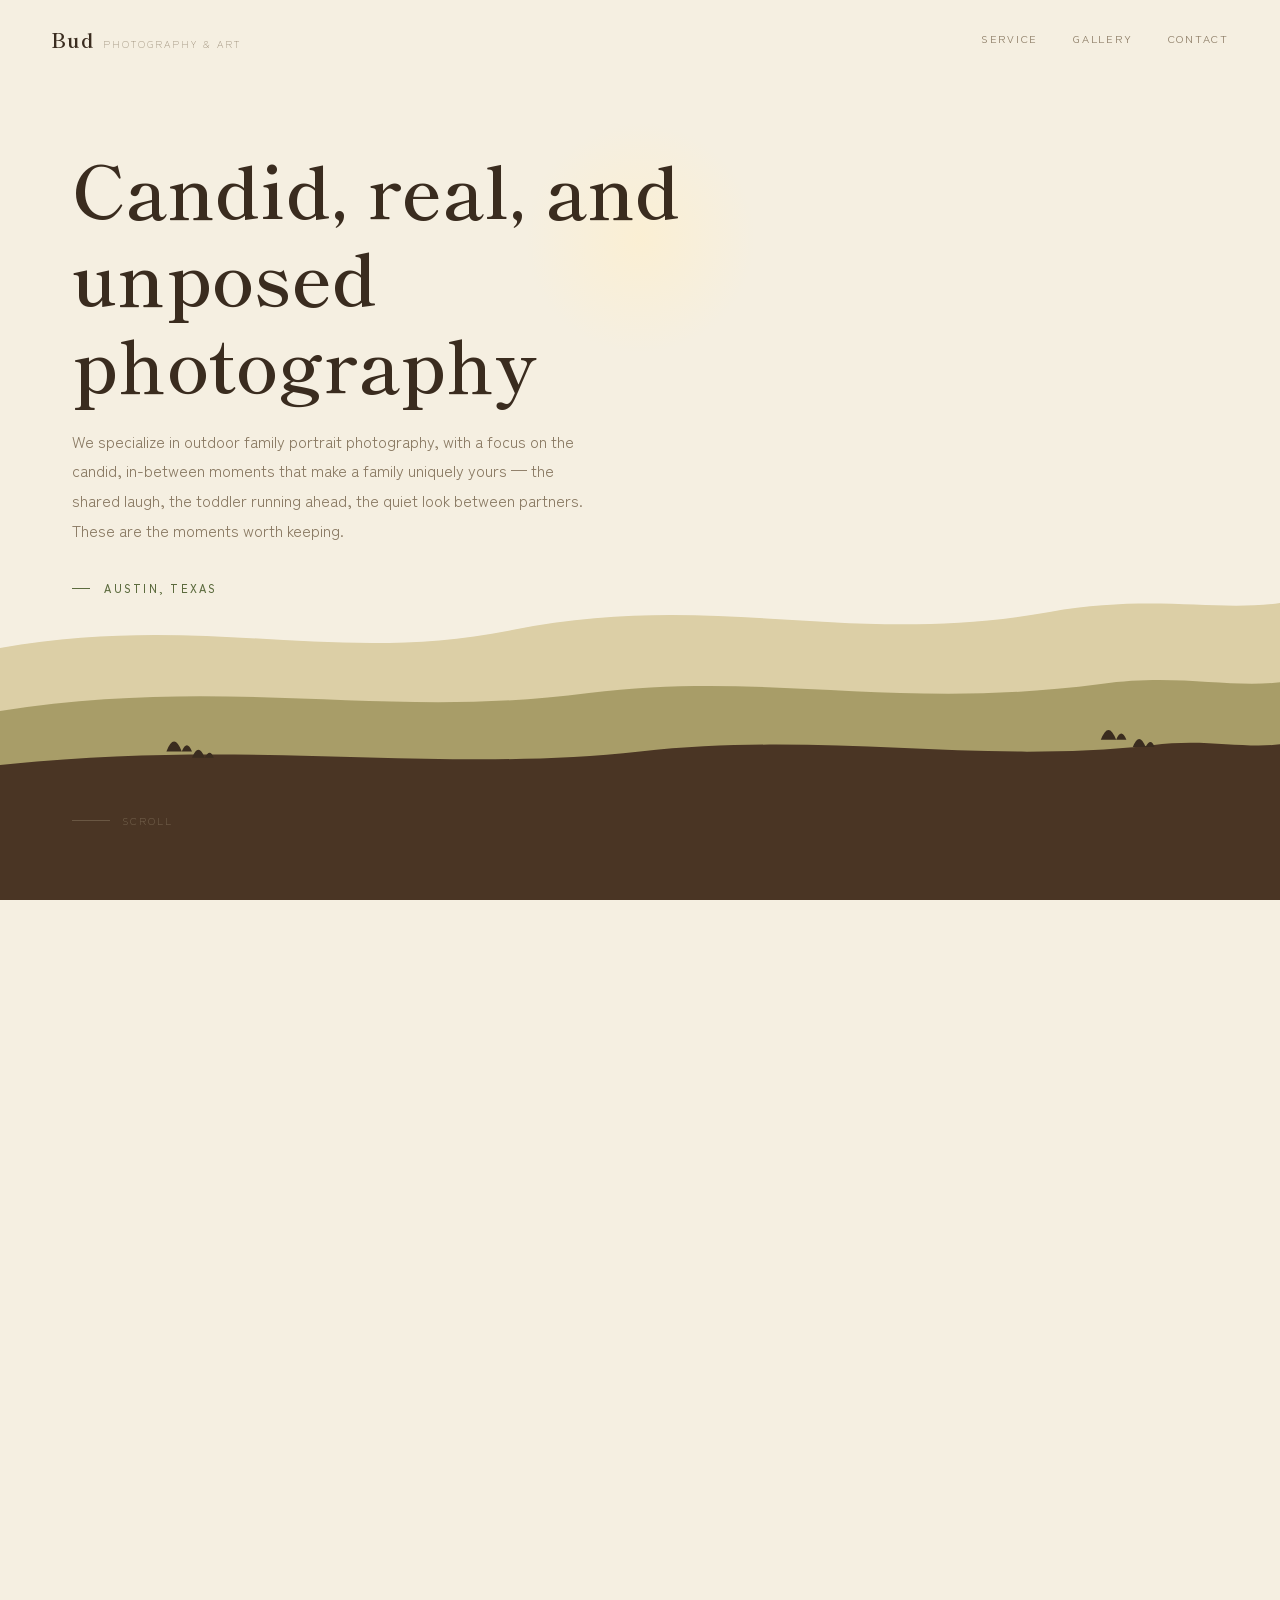
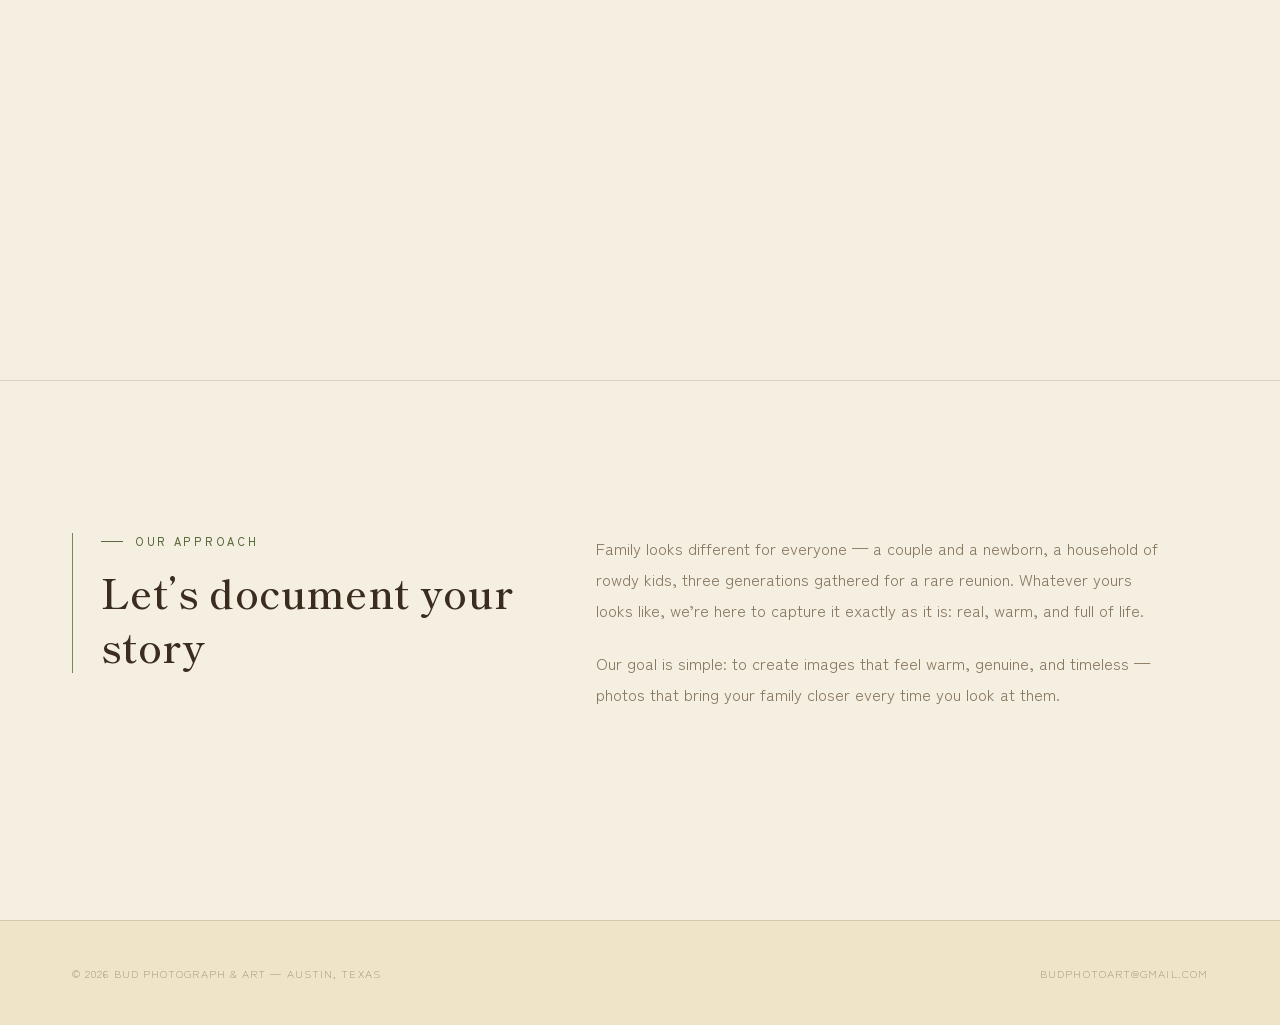
==== index.html @ 70f0ecc0 "modify title" ====
<!DOCTYPE html>
<html lang="en">
<head>
<meta charset="UTF-8">
<meta name="viewport" content="width=device-width, initial-scale=1.0">
<title>Bud Photography &amp; Art — Austin Family Golden Hour Photography</title>
<style>
@import url('https://fonts.googleapis.com/css2?family=Shippori+Mincho:wght@500;600;700&family=Zen+Kaku+Gothic+New:wght@300;400;500&display=swap');

:root{
  --washi:#F5EFE1;
  --washi-warm:#EFE3C8;
  --washi-glow:#FBEFD3;
  --ink:#3A2C1F;
  --ink-soft:#8A7A63;
  --moss:#7C8556;
  --moss-deep:#5C6B3E;
  --kaki:#CC7A3B;
  --kaki-soft:#EFC08A;
  --line: rgba(58,44,31,0.15);

  --serif: "Shippori Mincho", "Iowan Old Style", serif;
  --sans: "Zen Kaku Gothic New", "Helvetica Neue", sans-serif;
}

*{ box-sizing:border-box; }
html{ scroll-behavior:smooth; }
body{
  margin:0;
  background:var(--washi);
  color:var(--ink);
  font-family:var(--sans);
  font-weight:400;
  -webkit-font-smoothing:antialiased;
}
h1,h2,h3{ font-family:var(--serif); margin:0; font-weight:600; }
p{ margin:0; }
a{ color:inherit; }
::selection{ background:var(--kaki-soft); color:var(--ink); }

.eyebrow{
  font-family:var(--sans); font-weight:500;
  font-size:0.7rem; letter-spacing:0.24em; text-transform:uppercase;
  color:var(--moss-deep);
  display:flex; align-items:center; gap:0.75rem;
}
.eyebrow::before{ content:""; width:22px; height:1px; background:var(--moss-deep); display:inline-block; }

/* ---------- NAV ---------- */
nav{
  position:fixed; top:0; left:0; right:0; z-index:50;
  display:flex; align-items:center; justify-content:space-between;
  padding:1.6rem clamp(1.25rem, 4vw, 3.5rem);
  transition: background 0.4s ease, padding 0.4s ease, box-shadow 0.4s ease;
}
nav.scrolled{
  background:rgba(245,239,225,0.92);
  backdrop-filter: blur(10px);
  padding:1.1rem clamp(1.25rem, 4vw, 3.5rem);
  box-shadow:0 1px 0 var(--line);
}
.brand{ display:flex; align-items:baseline; gap:0.6rem; text-decoration:none; }
.brand .mark{ font-family:var(--serif); font-weight:700; font-size:1.2rem; letter-spacing:0.04em; color:var(--ink); }
.brand .sub{ font-family:var(--sans); font-weight:300; font-size:0.62rem; letter-spacing:0.2em; text-transform:uppercase; color:var(--ink-soft); }
.nav-links{ display:flex; gap:2.2rem; }
.nav-links a{
  font-family:var(--sans); font-weight:400; font-size:0.68rem; letter-spacing:0.16em;
  text-transform:uppercase; text-decoration:none; color:var(--ink-soft);
  padding-bottom:2px; border-bottom:1px solid transparent;
  transition:color 0.3s ease, border-color 0.3s ease;
}
.nav-links a:hover, .nav-links a:focus-visible{ color:var(--kaki); border-color:var(--kaki); outline:none; }
.nav-links a.active{ color:var(--kaki); border-color:var(--kaki); }

.menu-toggle{
    display:none;
    background:none;
    border:none;
    font-size:1.8rem;
    color:var(--ink);
    cursor:pointer;
    padding:0;
}


@media (max-width:720px){

    .menu-toggle{
        display:block;
        z-index:1001;
    }

    .nav-links{
        position:fixed;
        top:0;
        right:-100%;
        width:240px;
        height:100vh;

        background:rgba(245,239,225,.98);
        backdrop-filter:blur(12px);

        display:flex;
        flex-direction:column;
        justify-content:center;
        align-items:center;
        gap:2rem;

        transition:right .35s ease;
        box-shadow:-4px 0 20px rgba(0,0,0,.08);
    }

    .nav-links.open{
        right:0;
    }

    .nav-links a{
        font-size:.9rem;
    }
}

/* ---------- HERO (home page only) ---------- */
.hero{ height:220vh; position:relative; }
.hero-sticky{ position:sticky; top:0; height:100vh; overflow:hidden; background:var(--washi); }
.hero-scene{ position:absolute; inset:0; }
.ridge{ position:absolute; bottom:0; left:0; width:100%; }
.hero-content{ position:absolute; left:0; right:0; top:16%; padding:0 clamp(1.25rem, 6vw, 4.5rem); max-width:820px; z-index:5; }
.hero-content h1{ font-size:clamp(2.2rem, 6vw, 4.6rem); line-height:1.18; letter-spacing:0.005em; color:var(--ink); margin:0 0 1.4rem; }
.hero-content .hero-sub{ font-family:var(--sans); font-weight:400; font-size:1rem; line-height:1.85; color:var(--ink-soft); max-width:32rem; }
.hero-place{ margin-top:2.2rem; display:flex; align-items:center; gap:0.9rem; font-family:var(--sans); font-weight:500; font-size:0.7rem; letter-spacing:0.2em; text-transform:uppercase; color:var(--moss-deep); }
.hero-place::before{ content:""; width:18px; height:1px; background:var(--moss-deep); display:inline-block; }
.scroll-cue{ position:absolute; left:clamp(1.25rem,6vw,4.5rem); bottom:8%; font-family:var(--sans); font-weight:300; font-size:0.65rem; letter-spacing:0.2em; text-transform:uppercase; color:var(--ink-soft); display:flex; align-items:center; gap:0.75rem; }
.scroll-cue .line{ width:38px; height:1px; background:var(--ink-soft); opacity:0.5; }
@media (max-width:720px){ .scroll-cue{ display:none; } }

/* ---------- Generic section ---------- */
.section{ padding:9.5rem clamp(1.25rem, 6vw, 4.5rem) 6rem; min-height:60vh; }
.page-head{ max-width:38rem; margin-bottom:3.5rem; }
.page-head h2{ font-size:clamp(1.9rem,4vw,3rem); font-weight:600; margin:1.1rem 0 1.3rem; line-height:1.3; text-transform:uppercase; }
.page-head p{ color:var(--ink-soft); font-size:1.02rem; line-height:1.9; }

/* ---------- STORY (home page) ---------- */
.story{ background:var(--washi); display:grid; grid-template-columns:0.85fr 1.15fr; gap:4.5rem; align-items:start; border-top:1px solid var(--line); }
.story .story-head{ position:sticky; top:9rem; padding-left:1.75rem; border-left:1px solid var(--moss); }
.story h2{ font-size:clamp(1.7rem, 3.4vw, 2.5rem); line-height:1.35; letter-spacing:0.01em; font-weight:600; }
.story .story-copy{ font-size:1.02rem; line-height:1.9; color:var(--ink-soft); max-width:36rem; }
.story .story-copy + .story-copy{ margin-top:1.4rem; }
@media (max-width:840px){ .story{ grid-template-columns:1fr; gap:2rem; } .story .story-head{ position:static; } }

/* ---------- SERVICE page ---------- */
.expect-head{ max-width:38rem; margin:0 0 3.5rem; }
.expect-head h2{ font-size:clamp(1.7rem,3.4vw,2.5rem); font-weight:600; margin:1.1rem 0 1.3rem; line-height:1.35; }
.expect-head p{ color:var(--ink-soft); font-size:1.02rem; line-height:1.9; }
.expect-head p + p{ margin-top:1.1rem; }

.stat-row{ display:grid; grid-template-columns:repeat(4,1fr); gap:2.5rem; border-top:1px solid var(--line); padding-top:2.8rem; margin-top:1rem; }
.stat{ text-align:left; }
.stat .tick{ width:14px; height:1px; background:var(--kaki); margin-bottom:1rem; }
.stat .num{ font-family:var(--serif); font-weight:600; font-size:clamp(1.6rem,2.6vw,2.2rem); color:var(--ink); }
.stat .label{ font-family:var(--sans); font-weight:400; font-size:0.72rem; letter-spacing:0.12em; text-transform:uppercase; color:var(--ink-soft); margin-top:0.5rem; }
@media (max-width:760px){ .stat-row{ grid-template-columns:1fr 1fr; row-gap:2.5rem; } }

.location-block{ margin-top:5rem; padding-top:3.5rem; border-top:1px solid var(--line); }
.locations-head{ margin-bottom:2.5rem; max-width:32rem; }
.locations-head h2{ font-size:clamp(1.7rem, 3.4vw, 2.5rem); font-weight:600; color:var(--ink); line-height:1.35; margin-top:1.1rem; }
.locations-head .loc-copy{ font-size:1rem; line-height:1.9; color:var(--ink-soft); margin-top:1.2rem; }
.loc-list{ list-style:none; margin:0; padding:0; border-top:1px solid var(--line); max-width:38rem; }
.loc-list li{ display:flex; align-items:baseline; gap:1.2rem; padding:1.6rem 0; border-bottom:1px solid var(--line); font-family:var(--sans); font-weight:400; font-size:1rem; letter-spacing:0.01em; }
.loc-list li .dash{ color:var(--kaki); font-family:var(--serif); }
.loc-list li .note{ margin-left:auto; color:var(--ink-soft); font-size:0.68rem; letter-spacing:0.14em; text-transform:uppercase; opacity:0.7; }
@media (max-width:720px){ .loc-list li .note{ display:none; } }

/* ---------- GALLERY page ---------- */
.gallery-grid{ display:grid; grid-template-columns:repeat(3,1fr); gap:1.5rem; }
.gallery-tile{
  aspect-ratio:4/5; border-radius:2px;
  background:
    radial-gradient(circle at 30% 20%, rgba(239,192,138,0.65), transparent 60%),
    linear-gradient(160deg, var(--washi-warm), var(--washi-glow));
  border:1px dashed var(--line);
  display:flex; align-items:center; justify-content:center;
  text-align:center; padding:1rem;
}
.gallery-tile span{ font-family:var(--sans); font-weight:400; font-size:0.7rem; letter-spacing:0.12em; text-transform:uppercase; color:var(--ink-soft); }
@media (max-width:760px){ .gallery-grid{ grid-template-columns:1fr 1fr; } }
@media (max-width:480px){ .gallery-grid{ grid-template-columns:1fr; } }

/* ---------- CONTACT page ---------- */
.cta{ background:linear-gradient(180deg, var(--washi-warm) 0%, var(--washi-glow) 100%); color:var(--ink); text-align:center; }
.cta .enso-mark{ width:52px; height:52px; margin:0 auto 1.75rem; opacity:0.9; }
.cta h2{ font-size:clamp(2rem,4.6vw,3.2rem); font-weight:600; line-height:1.3; max-width:30rem; margin:0 auto 1.4rem; text-transform:uppercase; }
.cta > p.sub{ color:var(--ink-soft); max-width:28rem; margin:0 auto 2rem; line-height:1.9; font-size:1rem; }
.cta > p.contact-email{ margin:0 auto 3rem; }
.cta > p.contact-email a{
  font-family:var(--sans); font-weight:500; font-size:0.85rem; letter-spacing:0.08em;
  text-transform:uppercase; color:var(--kaki); text-decoration:none;
  border-bottom:1px solid var(--kaki-soft); padding-bottom:2px;
}
.cta > p.contact-email a:hover, .cta > p.contact-email a:focus-visible{ color:var(--ink); border-color:var(--ink); outline:none; }

form.inquiry{ max-width:32rem; margin:0 auto; text-align:left; display:grid; gap:1.4rem; }
.form-row{ display:grid; grid-template-columns:1fr 1fr; gap:1.4rem; }
@media (max-width:600px){ .form-row{ grid-template-columns:1fr; } }
label{ font-family:var(--sans); font-weight:400; font-size:0.66rem; letter-spacing:0.16em; text-transform:uppercase; color:var(--ink-soft); display:block; margin-bottom:0.6rem; }
input, textarea{ width:100%; background:transparent; border:none; border-bottom:1px solid var(--line); color:var(--ink); font-family:var(--sans); font-size:0.95rem; padding:0.6rem 0.1rem; }
input::placeholder, textarea::placeholder{ color:rgba(58,44,31,0.35); }
input:focus, textarea:focus{ outline:none; border-color:var(--kaki); }
textarea{ resize:vertical; min-height:5rem; }
.submit-btn{
  justify-self:start; margin-top:0.5rem;
  font-family:var(--sans); font-weight:500; font-size:0.72rem; letter-spacing:0.16em; text-transform:uppercase;
  background:var(--kaki); color:var(--washi); border:1px solid var(--kaki);
  padding:1rem 2.2rem; cursor:pointer; transition:background 0.3s ease, color 0.3s ease;
}
.submit-btn:hover, .submit-btn:focus-visible{ background:transparent; color:var(--kaki); outline:none; }

/* ---------- FOOTER ---------- */
footer{
  background:var(--washi-warm); color:var(--ink-soft);
  padding:2.75rem clamp(1.25rem,6vw,4.5rem);
  display:flex; justify-content:space-between; flex-wrap:wrap; gap:1rem;
  font-family:var(--sans); font-weight:300; font-size:0.68rem; letter-spacing:0.1em; text-transform:uppercase;
  border-top:1px solid var(--line);
}
footer a{ text-decoration:none; color:inherit; }

@media (prefers-reduced-motion: reduce){ html{ scroll-behavior:auto; } }

</style>
</head>
<body>

<nav id="nav">
  <a href="index.html" class="brand">
    <span class="mark">Bud</span>
    <span class="sub">Photography &amp; Art</span>
  </a>

  <button
  id="menuToggle"
  class="menu-toggle"
  aria-label="Menu"
  aria-expanded="false"
  aria-controls="navLinks">
  ☰
  </button>

  <div class="nav-links" id="navLinks">
    <a href="service.html">Service</a>
    <a href="gallery.html">Gallery</a>
    <a href="contact.html">Contact</a>
  </div>
</nav>

<section class="hero" id="hero">
  <div class="hero-sticky">
    <div class="hero-scene">
      <svg class="ridge" viewBox="0 0 1000 620" preserveAspectRatio="none" aria-hidden="true" style="height:62%;">
        <path id="ridgeBack" d="M0,340 C160,300 260,360 400,320 C560,275 660,340 820,300 C900,280 950,300 1000,290 L1000,620 L0,620 Z" fill="#DCCFA6"/>
        <path id="ridgeMid" d="M0,410 C180,370 300,420 460,390 C600,365 700,410 860,380 C920,368 960,385 1000,378 L1000,620 L0,620 Z" fill="#9C9159" opacity="0.8"/>
        <path id="ridgeFront" d="M0,470 C200,440 340,480 500,455 C650,432 760,470 900,448 C940,440 970,452 1000,447 L1000,620 L0,620 Z" fill="#4A3524"/>
        <g id="pines" fill="#3A2C1F">
          <path d="M130,455 q6,-22 12,0 q4,-14 8,0 h-20 z"/>
          <path d="M150,462 q5,-18 10,0 q4,-11 7,0 h-17 z"/>
          <path d="M860,442 q6,-22 12,0 q4,-14 8,0 h-20 z"/>
          <path d="M885,450 q5,-18 10,0 q4,-11 7,0 h-17 z"/>
        </g>
      </svg>

      <svg class="enso" id="ensoSvg" viewBox="0 0 260 260" style="position:absolute; left:50%; top:12%; width:min(30vw,260px); height:min(30vw,260px); transform:translateX(-50%);">
        <defs>
          <radialGradient id="ensoGlow" cx="50%" cy="50%" r="50%">
            <stop id="glowStop1" offset="0%" stop-color="#FBEFD3" stop-opacity="0.95"/>
            <stop id="glowStop2" offset="100%" stop-color="#FBEFD3" stop-opacity="0"/>
          </radialGradient>
        </defs>
        <circle cx="130" cy="130" r="115" fill="url(#ensoGlow)"/>
        <circle id="ensoRing" cx="130" cy="130" r="92" fill="none" stroke="#CC7A3B" stroke-width="7" stroke-linecap="round" transform="rotate(-95 130 130)"/>
      </svg>
    </div>

    <div class="hero-content">
      <h1>Candid, real, and unposed photography</h1>
      <p class="hero-sub">We specialize in outdoor family portrait photography, with a focus on the candid, in-between moments that make a family uniquely yours — the shared laugh, the toddler running ahead, the quiet look between partners. These are the moments worth keeping.</p>
      <p class="hero-place">Austin, Texas</p>
    </div>

    <div class="scroll-cue"><span class="line"></span><span>Scroll</span></div>
  </div>
</section>

<section class="section story" id="story">
  <div class="story-head">
    <p class="eyebrow" style="margin-bottom:1rem;">Our Approach</p>
    <h2>Let&rsquo;s document your story</h2>
  </div>
  <div>
    <p class="story-copy">Family looks different for everyone — a couple and a newborn, a household of rowdy kids, three generations gathered for a rare reunion. Whatever yours looks like, we&rsquo;re here to capture it exactly as it is: real, warm, and full of life.</p>
    <p class="story-copy">Our goal is simple: to create images that feel warm, genuine, and timeless — photos that bring your family closer every time you look at them.</p>
  </div>
</section>

<footer>
  <span>&copy; 2026 Bud Photograph &amp; Art — Austin, Texas</span>
  <span><a href="mailto:Budphotoart@gmail.com">Budphotoart@gmail.com</a></span>
</footer>

<script>
const nav = document.getElementById('nav');
const hero = document.getElementById('hero');

const menuToggle = document.getElementById('menuToggle');
const navLinks = document.getElementById('navLinks');

if (menuToggle && navLinks) {

  menuToggle.addEventListener('click', () => {
    const isOpen = navLinks.classList.toggle('open');
    menuToggle.textContent = isOpen ? '✕' : '☰';
    menuToggle.setAttribute('aria-expanded', String(isOpen));
  });

  navLinks.querySelectorAll('a').forEach(link => {
    link.addEventListener('click', () => {
      navLinks.classList.remove('open');
      menuToggle.textContent = '☰';
      menuToggle.setAttribute('aria-expanded', 'false');
    });
  });

}


const reduced = window.matchMedia('(prefers-reduced-motion: reduce)').matches;

function lerp(a,b,t){ return a + (b-a)*t; }
function hexToRgb(h){ h=h.replace('#',''); return [parseInt(h.substr(0,2),16),parseInt(h.substr(2,2),16),parseInt(h.substr(4,2),16)]; }
function mixHex(h1,h2,t){
  const a=hexToRgb(h1), b=hexToRgb(h2);
  const r=Math.round(lerp(a[0],b[0],t)), g=Math.round(lerp(a[1],b[1],t)), bl=Math.round(lerp(a[2],b[2],t));
  return `rgb(${r},${g},${bl})`;
}

if(hero){
  // HOME PAGE: nav starts transparent over the hero, and the enso/hero scene animates on scroll
  const content = document.querySelector('.hero-content');
  const cue = document.querySelector('.scroll-cue');
  const ring = document.getElementById('ensoRing');
  const glow1 = document.getElementById('glowStop1');
  const glow2 = document.getElementById('glowStop2');
  const ridgeBack = document.getElementById('ridgeBack');
  const ridgeMid = document.getElementById('ridgeMid');

  const R = 92;
  const CIRC = 2 * Math.PI * R;
  ring.style.strokeDasharray = CIRC;
  ring.style.strokeDashoffset = CIRC;

  function render(progress){
    const drawT = Math.min(progress / 0.7, 1);
    ring.style.strokeDashoffset = CIRC - (CIRC * 0.94 * drawT);
    ring.setAttribute('stroke', mixHex('#EFC08A', '#CC7A3B', progress));

    glow1.setAttribute('stop-color', mixHex('#FBEFD3', '#F3C989', progress));
    glow2.setAttribute('stop-color', mixHex('#FBEFD3', '#F3C989', progress));

    ridgeBack.setAttribute('fill', mixHex('#DCCFA6', '#C9A45E', progress));
    ridgeMid.setAttribute('fill', mixHex('#9C9159', '#8C5A2E', progress));

    const fadeStart = 0.5, fadeEnd = 0.95;
    let f = (progress - fadeStart) / (fadeEnd - fadeStart);
    f = Math.min(Math.max(f,0),1);
    content.style.opacity = 1 - f;
    content.style.transform = `translateY(${f*22}px)`;
    cue.style.opacity = progress < 0.12 ? 1 : Math.max(0, 1 - (progress-0.12)/0.2);
  }

  function onScroll(){
    const total = hero.offsetHeight - window.innerHeight;
    const rect = hero.getBoundingClientRect();
    let progress = total > 0 ? (-rect.top / total) : 0;
    progress = Math.min(Math.max(progress,0),1);
    render(progress);
    nav.classList.toggle('scrolled', window.scrollY > 40);
  }

  if(reduced){
    render(0.4);
    window.addEventListener('scroll', ()=> nav.classList.toggle('scrolled', window.scrollY > 40), {passive:true});
  } else {
    let ticking = false;
    window.addEventListener('scroll', ()=>{
      if(!ticking){ requestAnimationFrame(()=>{ onScroll(); ticking = false; }); ticking = true; }
    }, {passive:true});
    onScroll();
  }
} else {
  // SUBPAGES: no hero, nav is solid from the start
  nav.classList.add('scrolled');
}

</script>
</body>
</html>
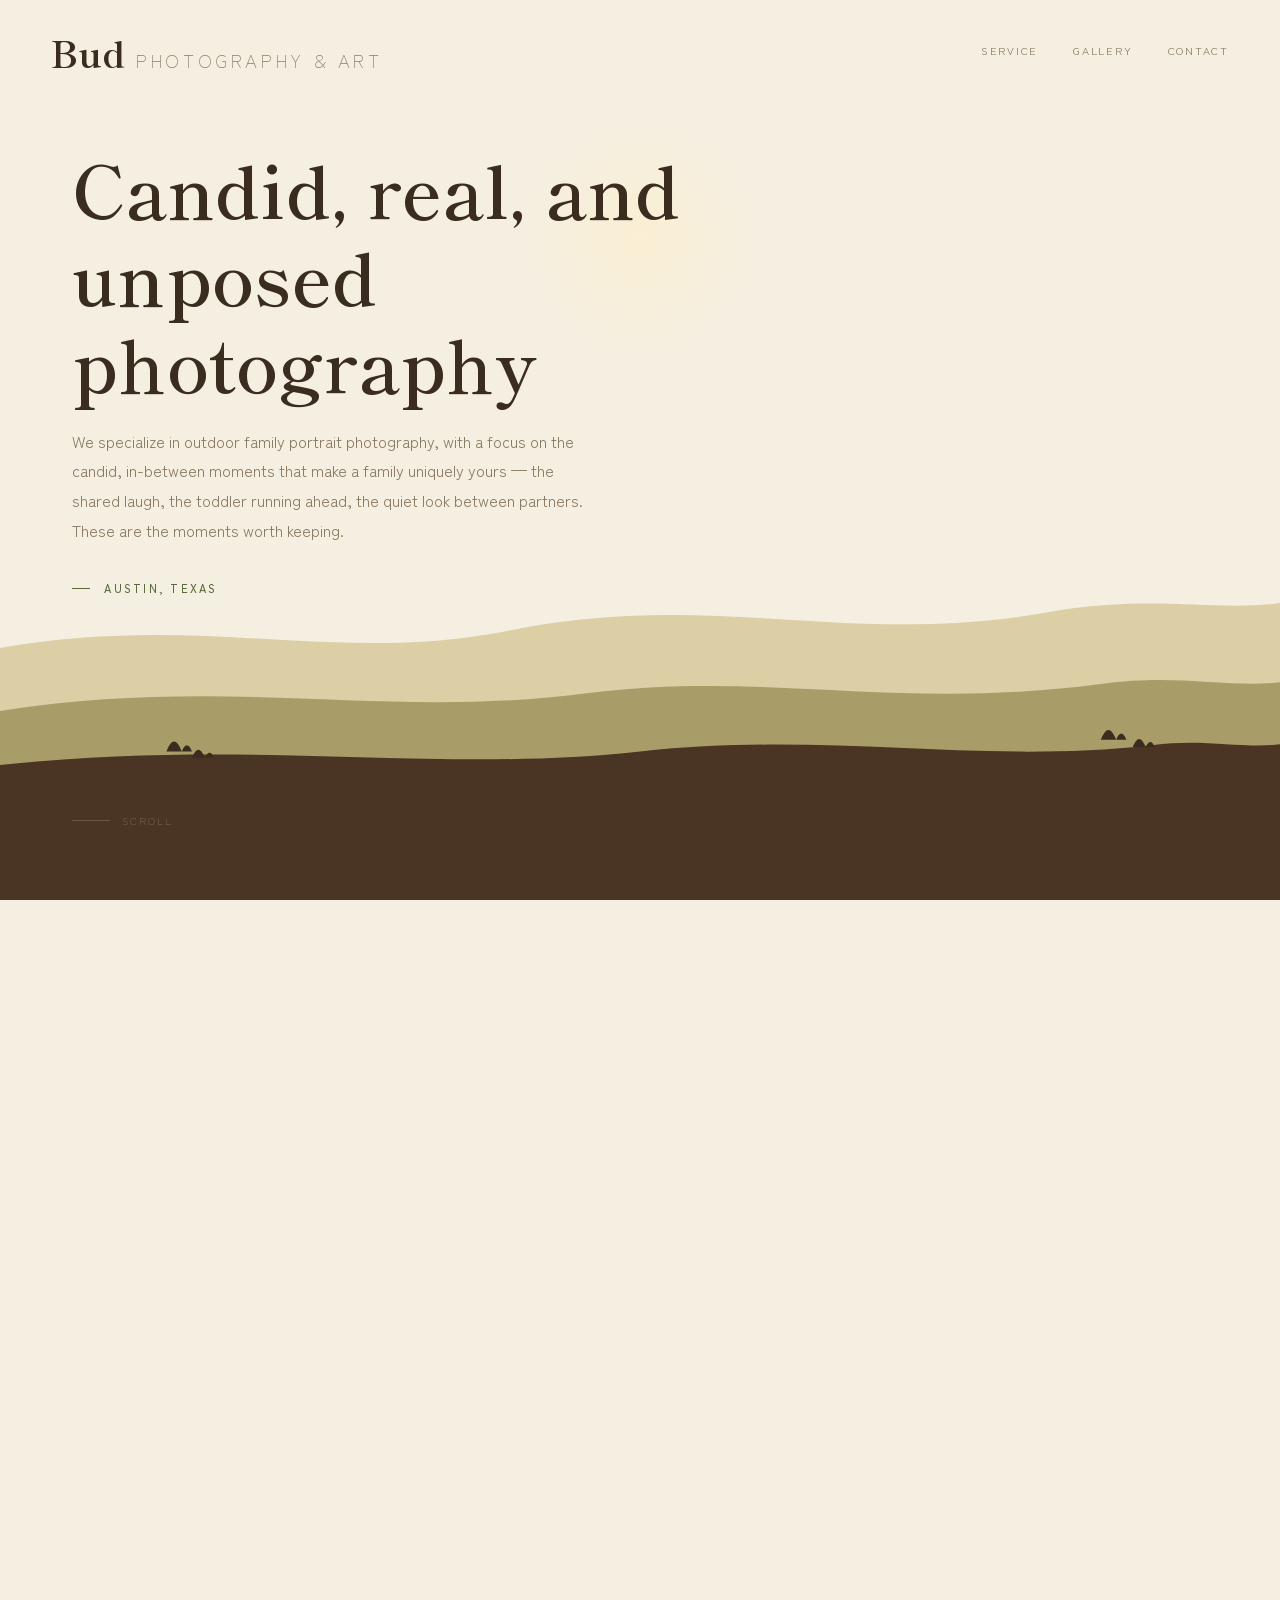
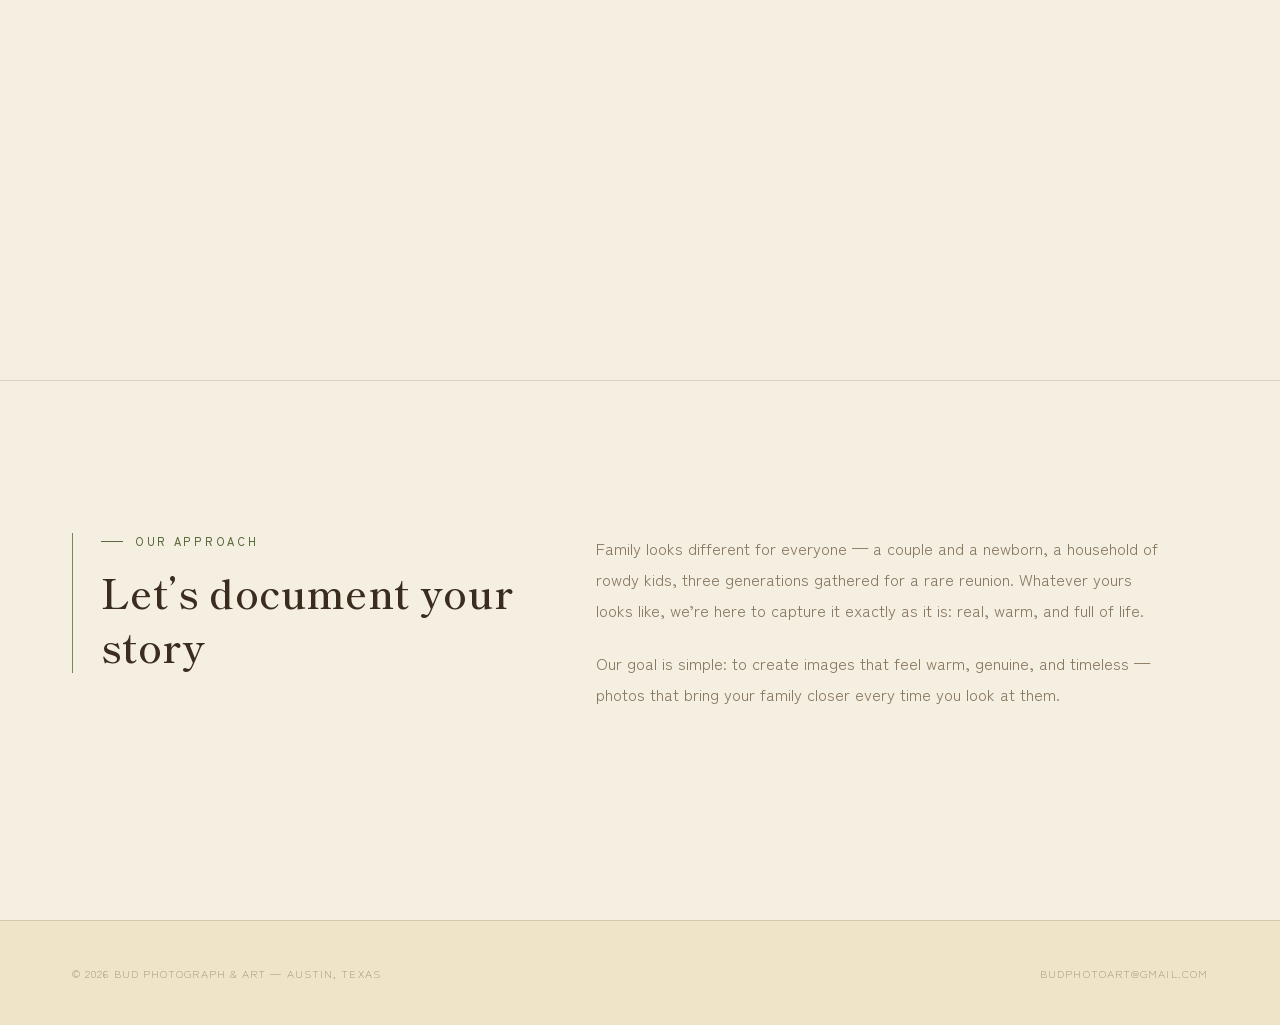
==== commit fb020637: "Increase nav brand title size Co-Authored-By: Claude Sonnet 4.6 <noreply@anthropic.com>" ====
--- a/index.html
+++ b/index.html
@@ -60,8 +60,8 @@
   box-shadow:0 1px 0 var(--line);
 }
 .brand{ display:flex; align-items:baseline; gap:0.6rem; text-decoration:none; }
-.brand .mark{ font-family:var(--serif); font-weight:700; font-size:1.2rem; letter-spacing:0.04em; color:var(--ink); }
-.brand .sub{ font-family:var(--sans); font-weight:300; font-size:0.62rem; letter-spacing:0.2em; text-transform:uppercase; color:var(--ink-soft); }
+.brand .mark{ font-family:var(--serif); font-weight:700; font-size:2.27rem; letter-spacing:0.04em; color:var(--ink); }
+.brand .sub{ font-family:var(--sans); font-weight:300; font-size:1.13rem; letter-spacing:0.2em; text-transform:uppercase; color:var(--ink-soft); }
 .nav-links{ display:flex; gap:2.2rem; }
 .nav-links a{
   font-family:var(--sans); font-weight:400; font-size:0.68rem; letter-spacing:0.16em;
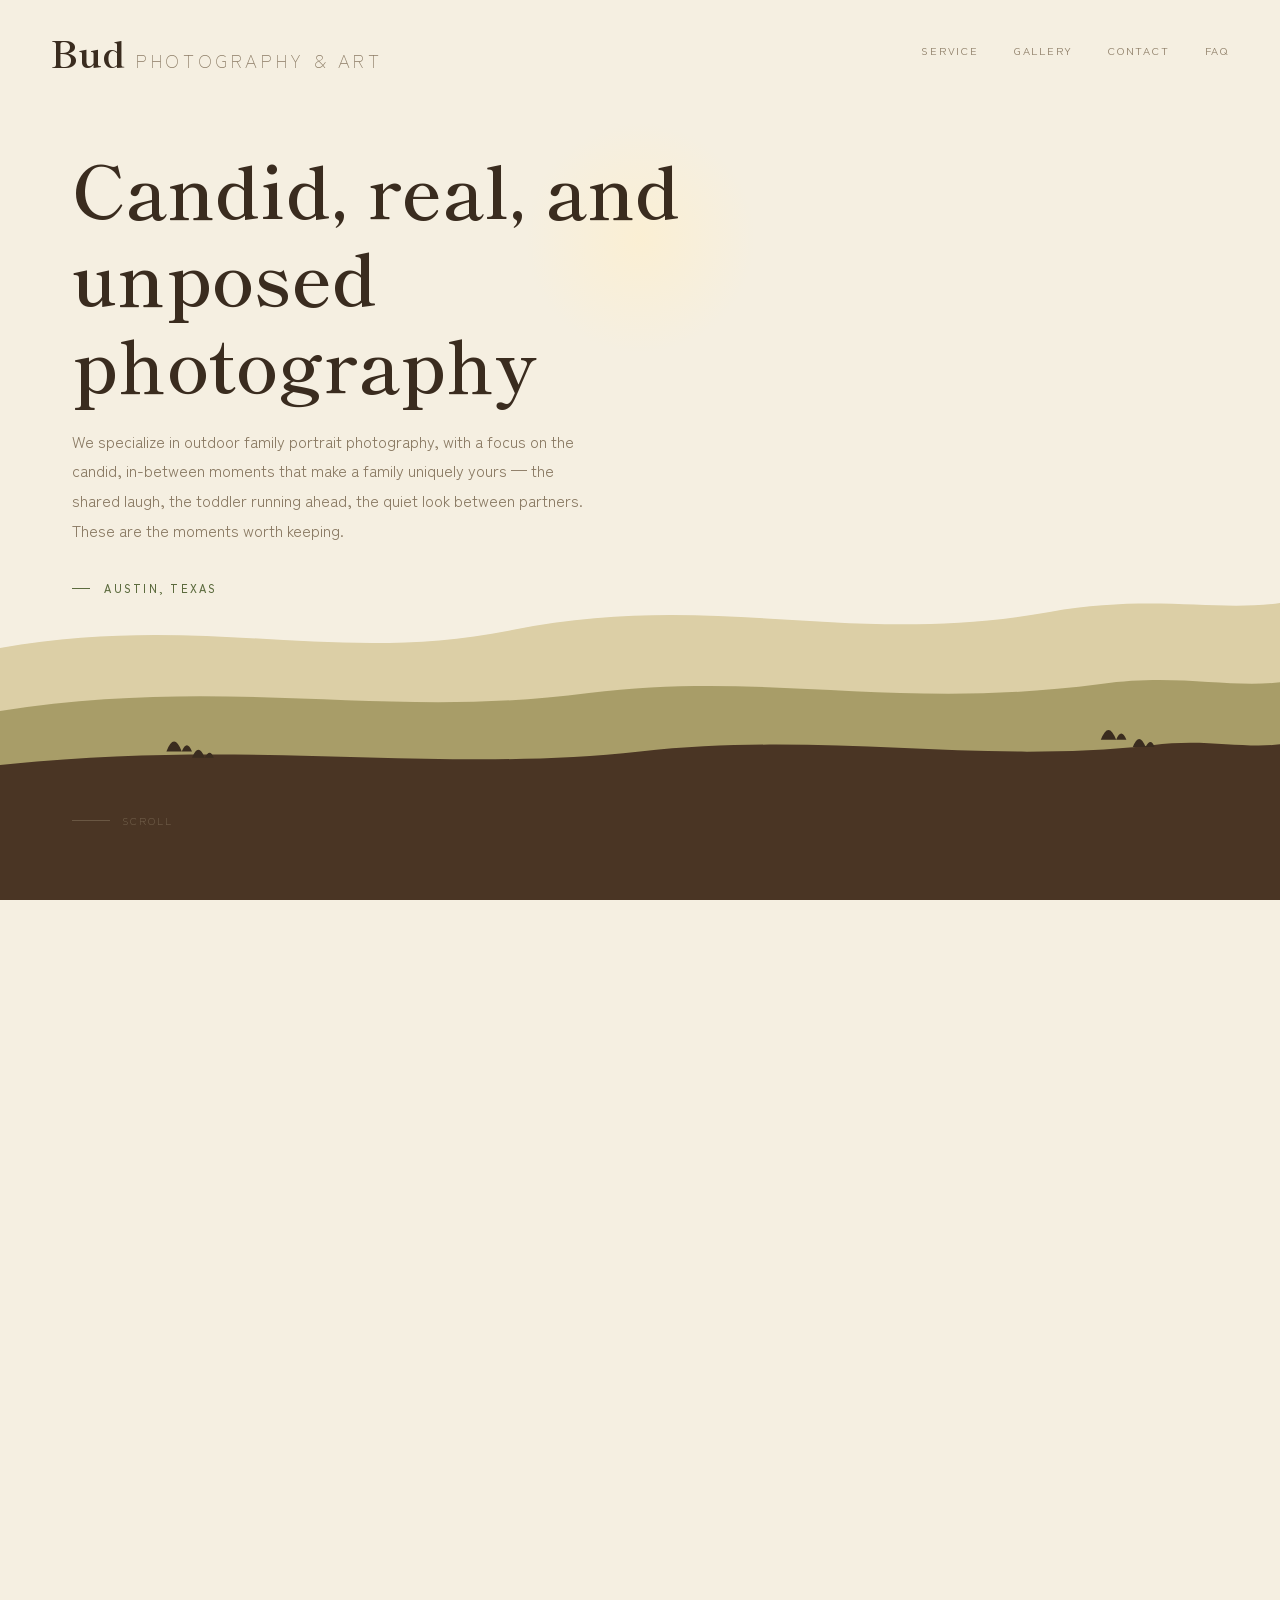
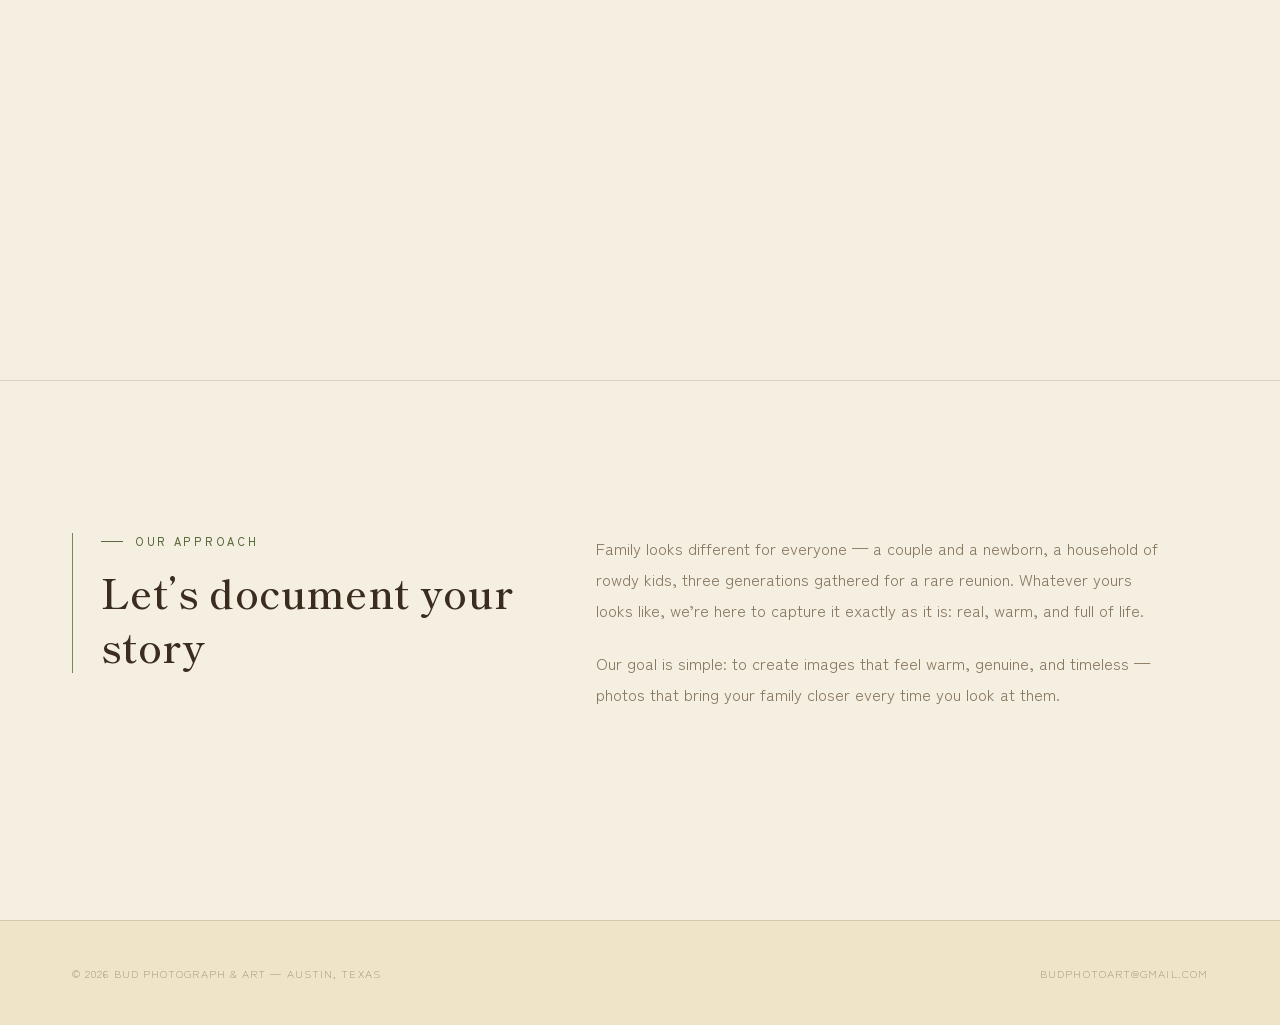
==== commit adb075e1: "Add FAQ page with accordion Q&A; add FAQ to nav on all pages Co-Authored-By: Claude Sonnet 4.6 <nore" ====
--- a/index.html
+++ b/index.html
@@ -249,6 +249,7 @@
     <a href="service.html">Service</a>
     <a href="gallery.html">Gallery</a>
     <a href="contact.html">Contact</a>
+    <a href="faq.html">FAQ</a>
   </div>
 </nav>
 
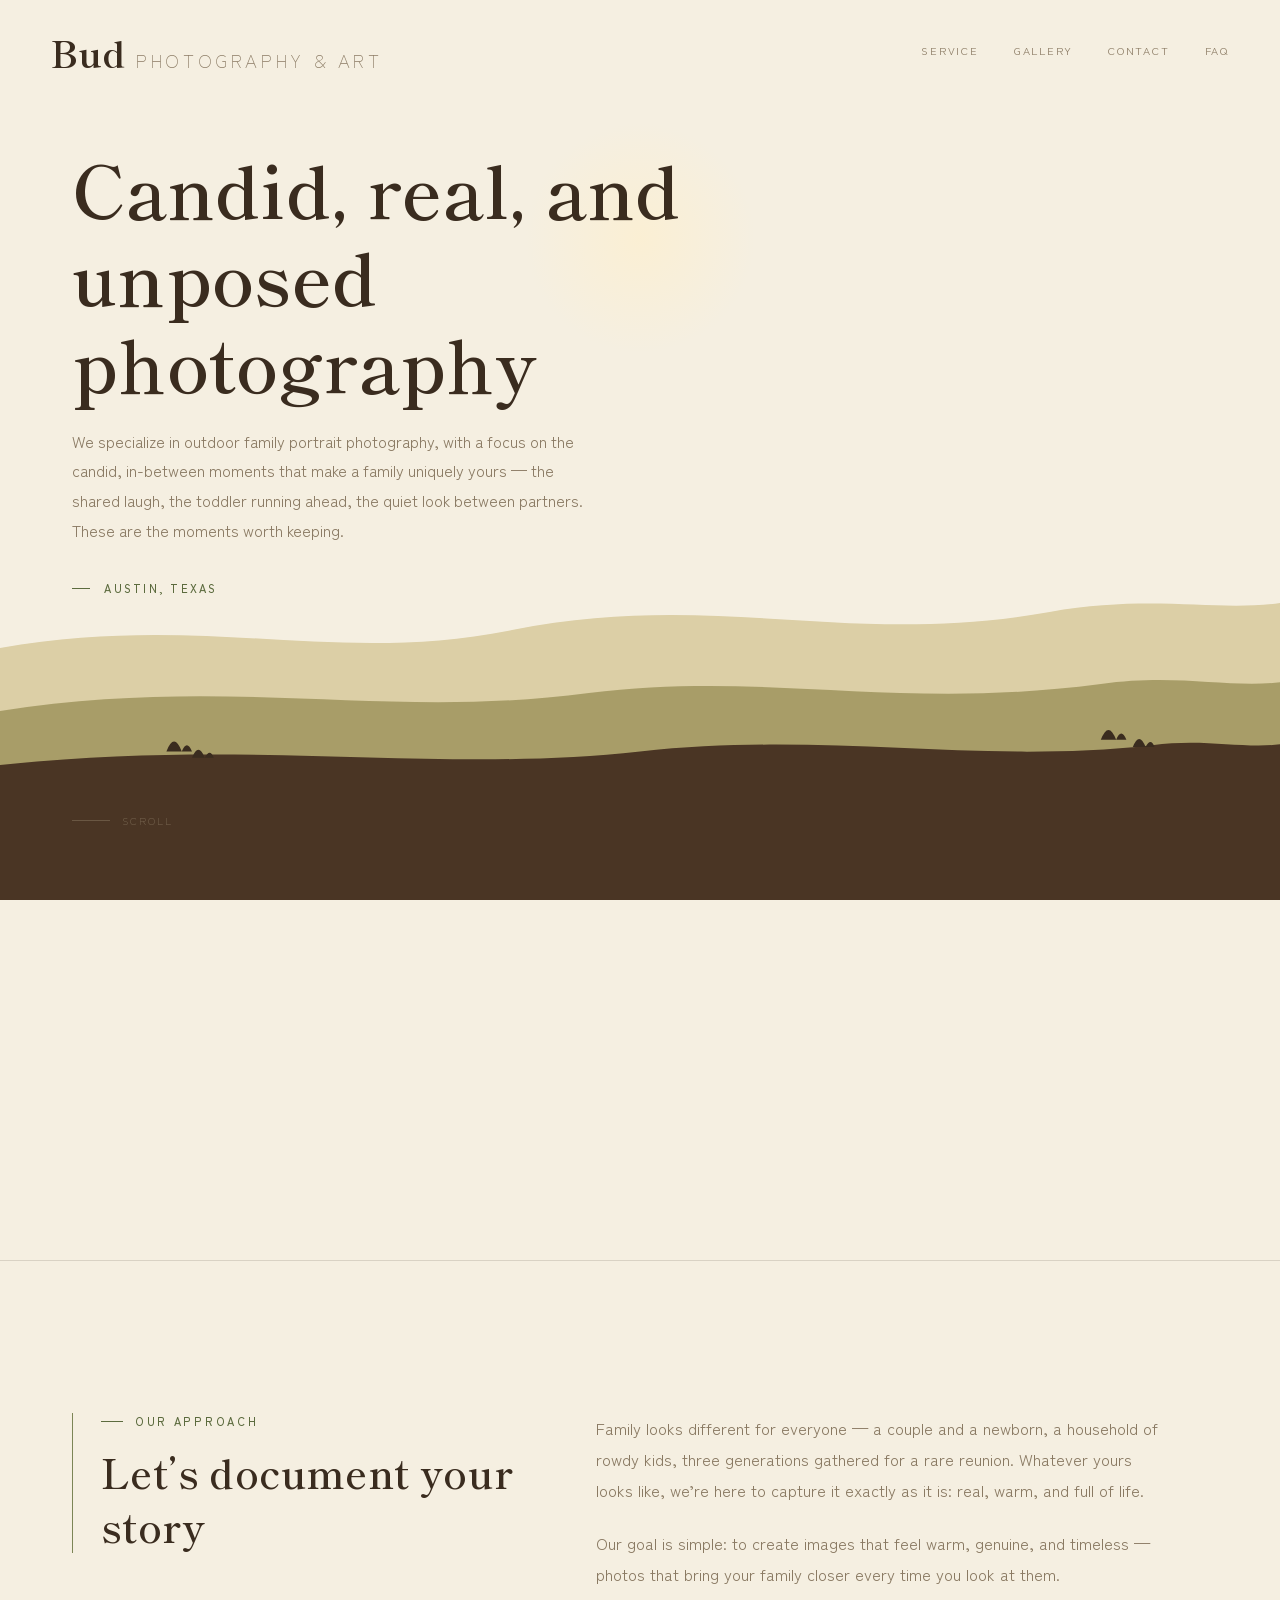
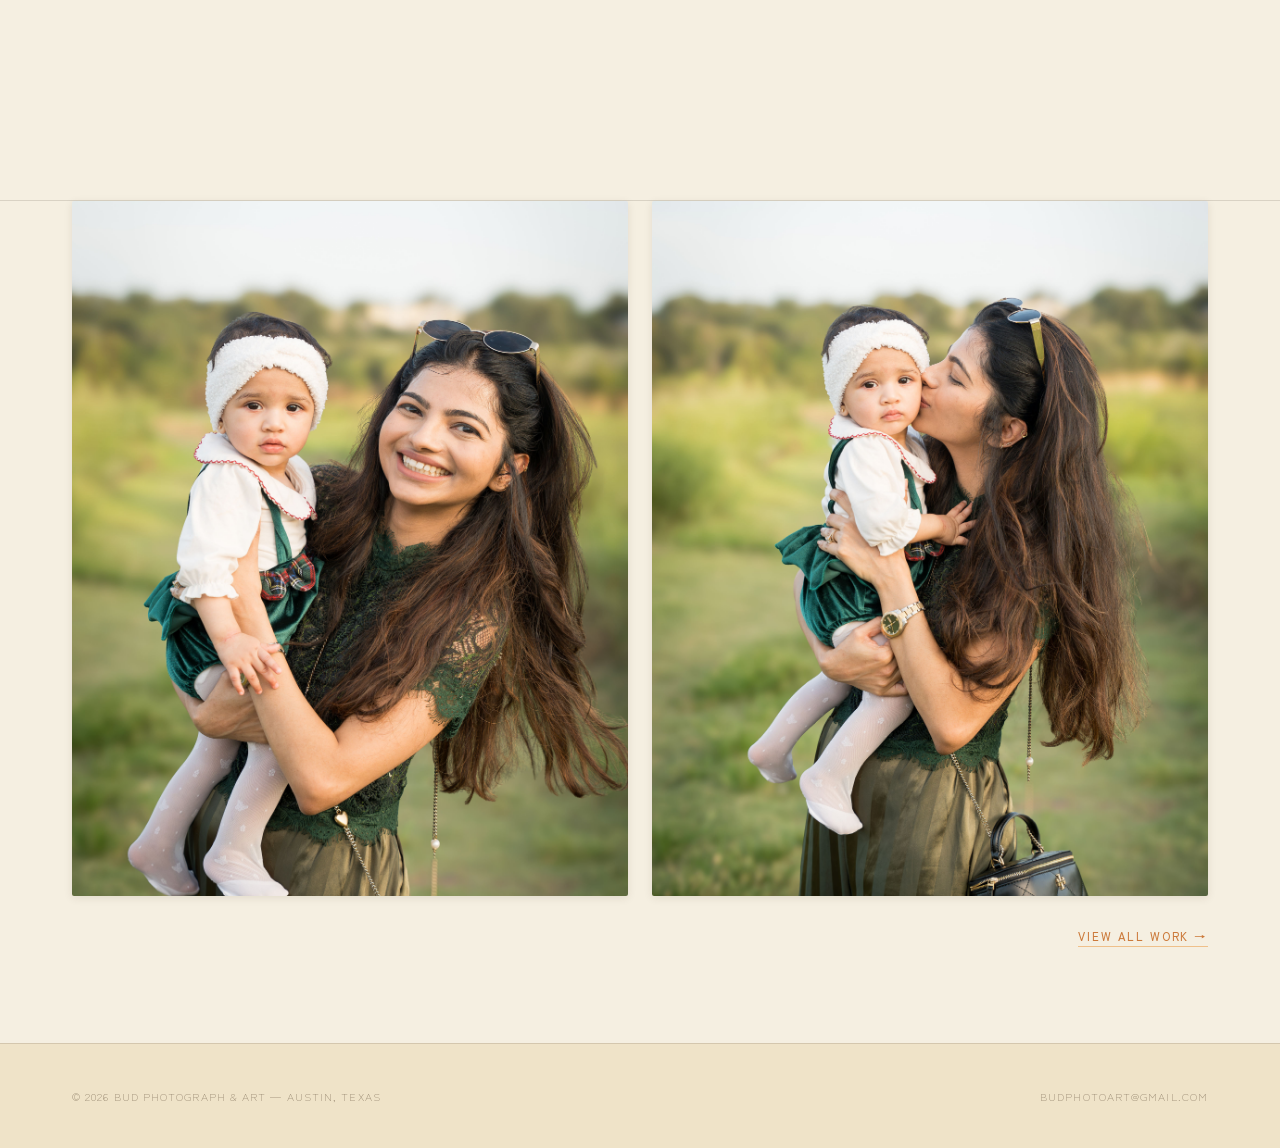
==== commit b4ea2fbb: "Add photo strip to homepage using I1/I2; remove from gallery Co-Authored-By: Claude Sonnet 4.6 <nore" ====
--- a/index.html
+++ b/index.html
@@ -120,7 +120,7 @@
 }
 
 /* ---------- HERO (home page only) ---------- */
-.hero{ height:220vh; position:relative; }
+.hero{ height:140vh; position:relative; }
 .hero-sticky{ position:sticky; top:0; height:100vh; overflow:hidden; background:var(--washi); }
 .hero-scene{ position:absolute; inset:0; }
 .ridge{ position:absolute; bottom:0; left:0; width:100%; }
@@ -146,6 +146,37 @@
 .story .story-copy{ font-size:1.02rem; line-height:1.9; color:var(--ink-soft); max-width:36rem; }
 .story .story-copy + .story-copy{ margin-top:1.4rem; }
 @media (max-width:840px){ .story{ grid-template-columns:1fr; gap:2rem; } .story .story-head{ position:static; } }
+
+/* ---------- HOME PHOTO STRIP ---------- */
+.photo-strip{
+  padding:0 clamp(1.25rem, 6vw, 4.5rem) 6rem;
+  display:grid;
+  grid-template-columns:1fr 1fr;
+  gap:1.5rem;
+  border-top:1px solid var(--line);
+}
+.photo-strip img{
+  width:100%; display:block;
+  border-radius:2px;
+  box-shadow:0 2px 8px rgba(58,44,31,0.1);
+  object-fit:cover;
+  aspect-ratio:4/5;
+}
+.photo-strip-footer{
+  grid-column:1/-1;
+  display:flex;
+  justify-content:flex-end;
+  padding-top:0.5rem;
+}
+.photo-strip-footer a{
+  font-family:var(--sans); font-weight:500; font-size:0.72rem;
+  letter-spacing:0.16em; text-transform:uppercase;
+  color:var(--kaki); text-decoration:none;
+  border-bottom:1px solid var(--kaki-soft); padding-bottom:2px;
+  transition:color 0.3s ease, border-color 0.3s ease;
+}
+.photo-strip-footer a:hover{ color:var(--ink); border-color:var(--ink); }
+@media (max-width:600px){ .photo-strip{ grid-template-columns:1fr; } }
 
 /* ---------- SERVICE page ---------- */
 .expect-head{ max-width:38rem; margin:0 0 3.5rem; }
@@ -301,6 +332,14 @@
   </div>
 </section>
 
+<div class="photo-strip">
+  <img src="image/I1.jpg" alt="Austin family portrait session at golden hour">
+  <img src="image/I2.jpg" alt="Austin family portrait session at golden hour">
+  <div class="photo-strip-footer">
+    <a href="gallery.html">View all work &rarr;</a>
+  </div>
+</div>
+
 <footer>
   <span>&copy; 2026 Bud Photograph &amp; Art — Austin, Texas</span>
   <span><a href="mailto:Budphotoart@gmail.com">Budphotoart@gmail.com</a></span>
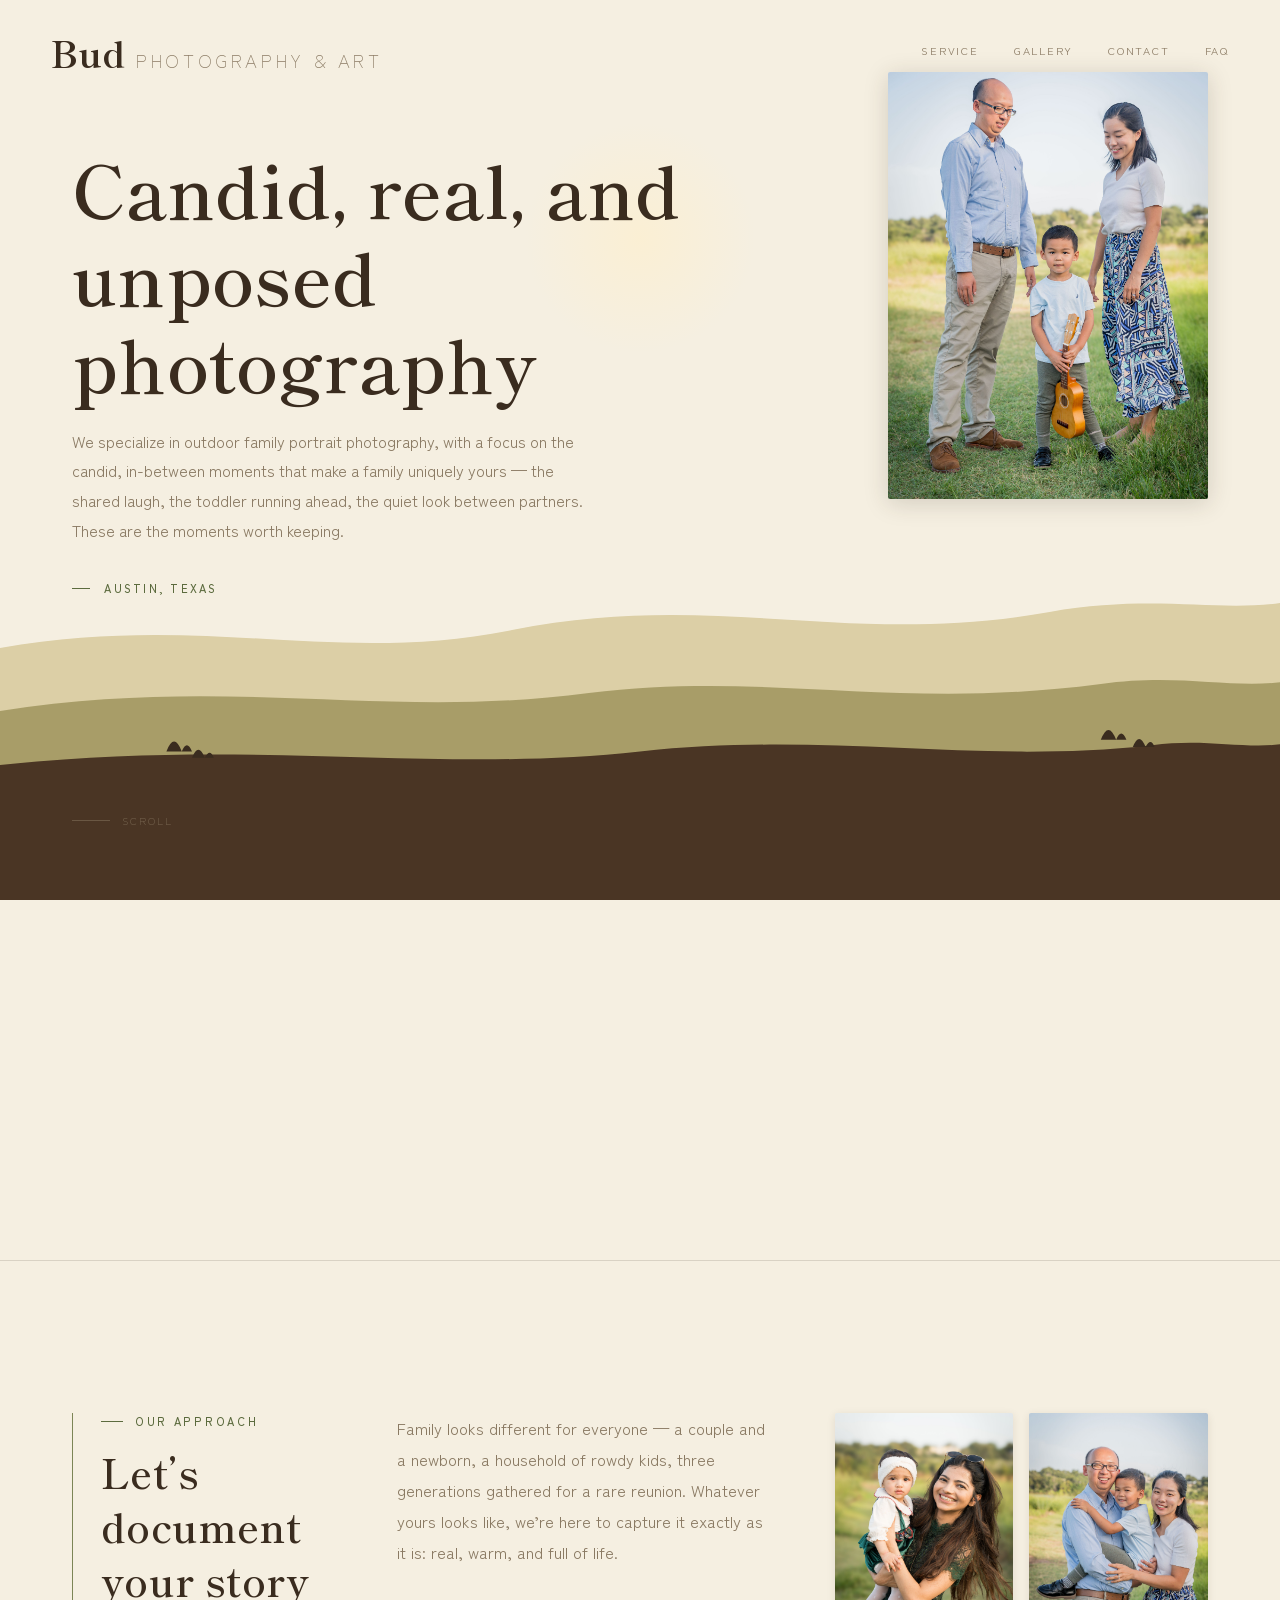
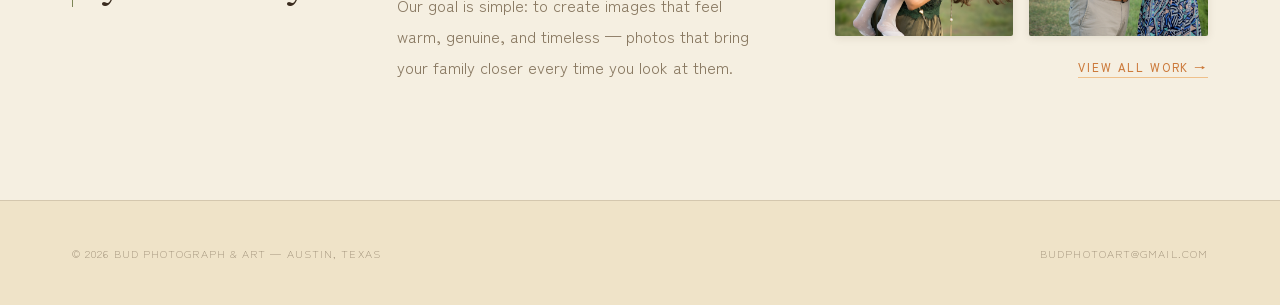
==== commit 7fdb1292: "Merge story section with photos; add Susan3 to hero, Susan1+I1 in story Co-Authored-By: Claude Sonne" ====
--- a/index.html
+++ b/index.html
@@ -140,43 +140,57 @@
 .page-head p{ color:var(--ink-soft); font-size:1.02rem; line-height:1.9; }
 
 /* ---------- STORY (home page) ---------- */
-.story{ background:var(--washi); display:grid; grid-template-columns:0.85fr 1.15fr; gap:4.5rem; align-items:start; border-top:1px solid var(--line); }
+.story{ background:var(--washi); display:grid; grid-template-columns:0.7fr 1fr 1fr; gap:4rem; align-items:start; border-top:1px solid var(--line); }
 .story .story-head{ position:sticky; top:9rem; padding-left:1.75rem; border-left:1px solid var(--moss); }
 .story h2{ font-size:clamp(1.7rem, 3.4vw, 2.5rem); line-height:1.35; letter-spacing:0.01em; font-weight:600; }
-.story .story-copy{ font-size:1.02rem; line-height:1.9; color:var(--ink-soft); max-width:36rem; }
+.story .story-copy{ font-size:1.02rem; line-height:1.9; color:var(--ink-soft); }
 .story .story-copy + .story-copy{ margin-top:1.4rem; }
-@media (max-width:840px){ .story{ grid-template-columns:1fr; gap:2rem; } .story .story-head{ position:static; } }
-
-/* ---------- HOME PHOTO STRIP ---------- */
-.photo-strip{
-  padding:0 clamp(1.25rem, 6vw, 4.5rem) 6rem;
+@media (max-width:1000px){ .story{ grid-template-columns:1fr 1fr; } .story .story-photos{ grid-column:1/-1; } }
+@media (max-width:640px){ .story{ grid-template-columns:1fr; gap:2rem; } .story .story-head{ position:static; } }
+
+/* ---------- HERO PHOTO ---------- */
+.hero-photo{
+  position:absolute;
+  right:clamp(1.25rem, 6vw, 4.5rem);
+  top:8%;
+  width:min(26vw, 320px);
+  aspect-ratio:3/4;
+  object-fit:cover;
+  border-radius:2px;
+  z-index:4;
+  box-shadow:0 4px 24px rgba(58,44,31,0.18);
+}
+@media(max-width:840px){ .hero-photo{ display:none; } }
+
+/* ---------- STORY PHOTOS (merged) ---------- */
+.story-photos{
   display:grid;
   grid-template-columns:1fr 1fr;
-  gap:1.5rem;
-  border-top:1px solid var(--line);
-}
-.photo-strip img{
+  gap:1rem;
+  align-self:start;
+}
+.story-photos img{
   width:100%; display:block;
   border-radius:2px;
-  box-shadow:0 2px 8px rgba(58,44,31,0.1);
   object-fit:cover;
   aspect-ratio:4/5;
-}
-.photo-strip-footer{
+  box-shadow:0 2px 8px rgba(58,44,31,0.1);
+}
+.story-view-link{
   grid-column:1/-1;
   display:flex;
   justify-content:flex-end;
-  padding-top:0.5rem;
-}
-.photo-strip-footer a{
+  padding-top:0.4rem;
+}
+.story-view-link a{
   font-family:var(--sans); font-weight:500; font-size:0.72rem;
   letter-spacing:0.16em; text-transform:uppercase;
   color:var(--kaki); text-decoration:none;
   border-bottom:1px solid var(--kaki-soft); padding-bottom:2px;
   transition:color 0.3s ease, border-color 0.3s ease;
 }
-.photo-strip-footer a:hover{ color:var(--ink); border-color:var(--ink); }
-@media (max-width:600px){ .photo-strip{ grid-template-columns:1fr; } }
+.story-view-link a:hover{ color:var(--ink); border-color:var(--ink); }
+@media(max-width:840px){ .story-photos{ grid-template-columns:1fr 1fr; } }
 
 /* ---------- SERVICE page ---------- */
 .expect-head{ max-width:38rem; margin:0 0 3.5rem; }
@@ -317,6 +331,7 @@
       <p class="hero-place">Austin, Texas</p>
     </div>
 
+    <img class="hero-photo" src="image/Susan3.jpg" alt="Austin family portrait at golden hour">
     <div class="scroll-cue"><span class="line"></span><span>Scroll</span></div>
   </div>
 </section>
@@ -330,15 +345,14 @@
     <p class="story-copy">Family looks different for everyone — a couple and a newborn, a household of rowdy kids, three generations gathered for a rare reunion. Whatever yours looks like, we&rsquo;re here to capture it exactly as it is: real, warm, and full of life.</p>
     <p class="story-copy">Our goal is simple: to create images that feel warm, genuine, and timeless — photos that bring your family closer every time you look at them.</p>
   </div>
+  <div class="story-photos">
+    <img src="image/I1.jpg" alt="Austin family portrait session at golden hour">
+    <img src="image/Susan1.jpg" alt="Austin family portrait session at golden hour">
+    <div class="story-view-link">
+      <a href="gallery.html">View all work &rarr;</a>
+    </div>
+  </div>
 </section>
-
-<div class="photo-strip">
-  <img src="image/I1.jpg" alt="Austin family portrait session at golden hour">
-  <img src="image/I2.jpg" alt="Austin family portrait session at golden hour">
-  <div class="photo-strip-footer">
-    <a href="gallery.html">View all work &rarr;</a>
-  </div>
-</div>
 
 <footer>
   <span>&copy; 2026 Bud Photograph &amp; Art — Austin, Texas</span>
@@ -384,6 +398,7 @@
 if(hero){
   // HOME PAGE: nav starts transparent over the hero, and the enso/hero scene animates on scroll
   const content = document.querySelector('.hero-content');
+  const heroPhoto = document.querySelector('.hero-photo');
   const cue = document.querySelector('.scroll-cue');
   const ring = document.getElementById('ensoRing');
   const glow1 = document.getElementById('glowStop1');
@@ -412,6 +427,7 @@
     f = Math.min(Math.max(f,0),1);
     content.style.opacity = 1 - f;
     content.style.transform = `translateY(${f*22}px)`;
+    if(heroPhoto){ heroPhoto.style.opacity = 1 - f; heroPhoto.style.transform = `translateY(${f*16}px)`; }
     cue.style.opacity = progress < 0.12 ? 1 : Math.max(0, 1 - (progress-0.12)/0.2);
   }
 
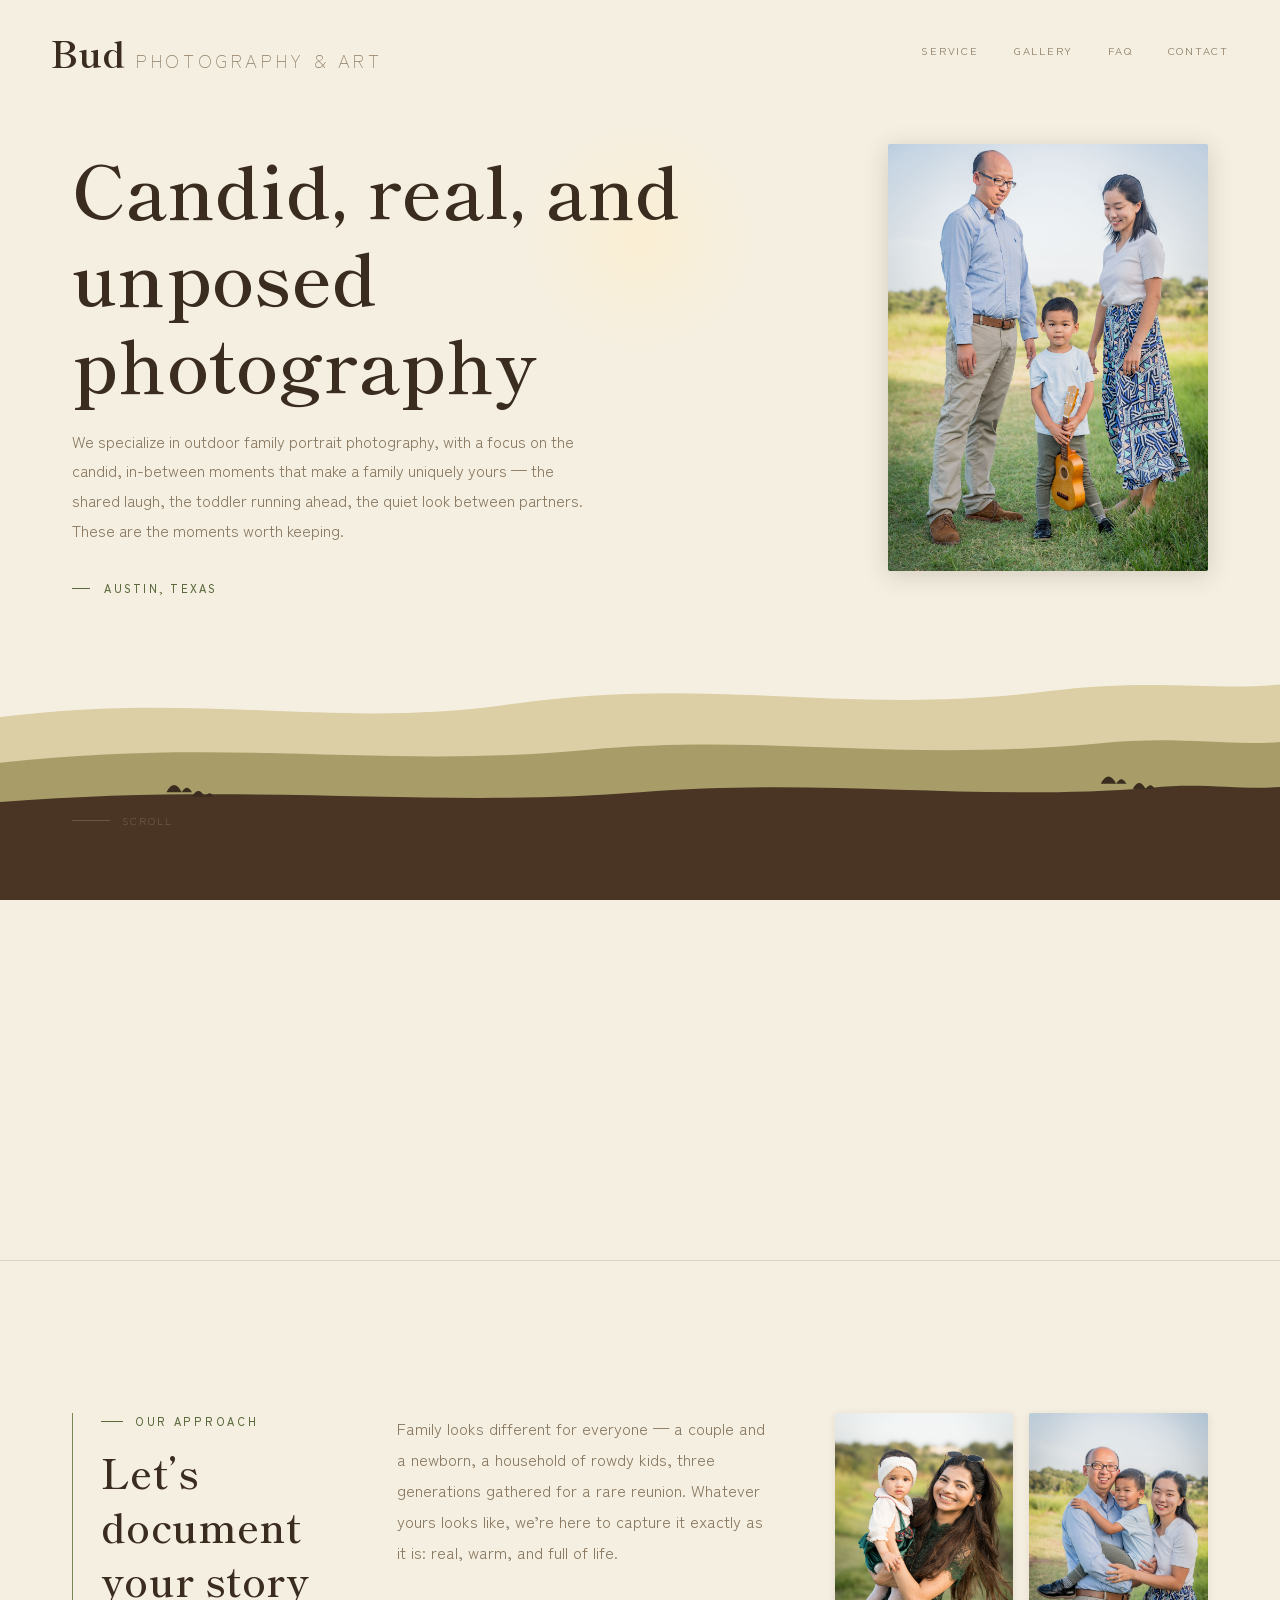
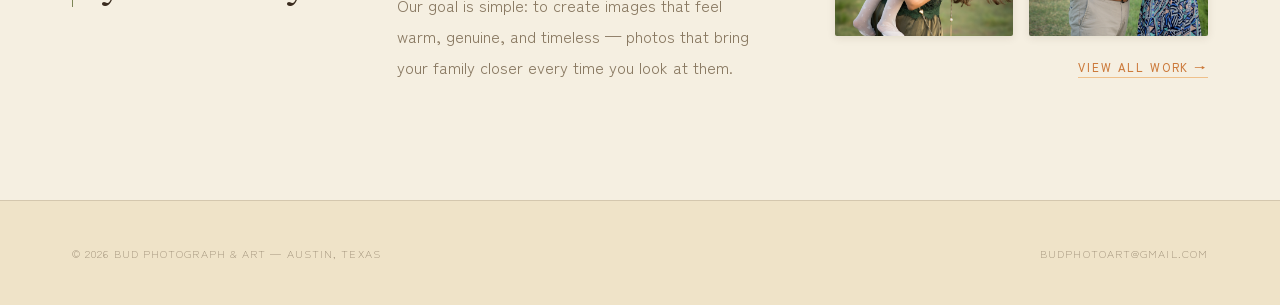
==== commit a2eb4e2d: "Reduce hero wave height; align hero photo with text; move FAQ before Contact in nav Co-Authored-By: " ====
--- a/index.html
+++ b/index.html
@@ -152,7 +152,7 @@
 .hero-photo{
   position:absolute;
   right:clamp(1.25rem, 6vw, 4.5rem);
-  top:8%;
+  top:16%;
   width:min(26vw, 320px);
   aspect-ratio:3/4;
   object-fit:cover;
@@ -293,15 +293,15 @@
   <div class="nav-links" id="navLinks">
     <a href="service.html">Service</a>
     <a href="gallery.html">Gallery</a>
+    <a href="faq.html">FAQ</a>
     <a href="contact.html">Contact</a>
-    <a href="faq.html">FAQ</a>
   </div>
 </nav>
 
 <section class="hero" id="hero">
   <div class="hero-sticky">
     <div class="hero-scene">
-      <svg class="ridge" viewBox="0 0 1000 620" preserveAspectRatio="none" aria-hidden="true" style="height:62%;">
+      <svg class="ridge" viewBox="0 0 1000 620" preserveAspectRatio="none" aria-hidden="true" style="height:45%;">
         <path id="ridgeBack" d="M0,340 C160,300 260,360 400,320 C560,275 660,340 820,300 C900,280 950,300 1000,290 L1000,620 L0,620 Z" fill="#DCCFA6"/>
         <path id="ridgeMid" d="M0,410 C180,370 300,420 460,390 C600,365 700,410 860,380 C920,368 960,385 1000,378 L1000,620 L0,620 Z" fill="#9C9159" opacity="0.8"/>
         <path id="ridgeFront" d="M0,470 C200,440 340,480 500,455 C650,432 760,470 900,448 C940,440 970,452 1000,447 L1000,620 L0,620 Z" fill="#4A3524"/>
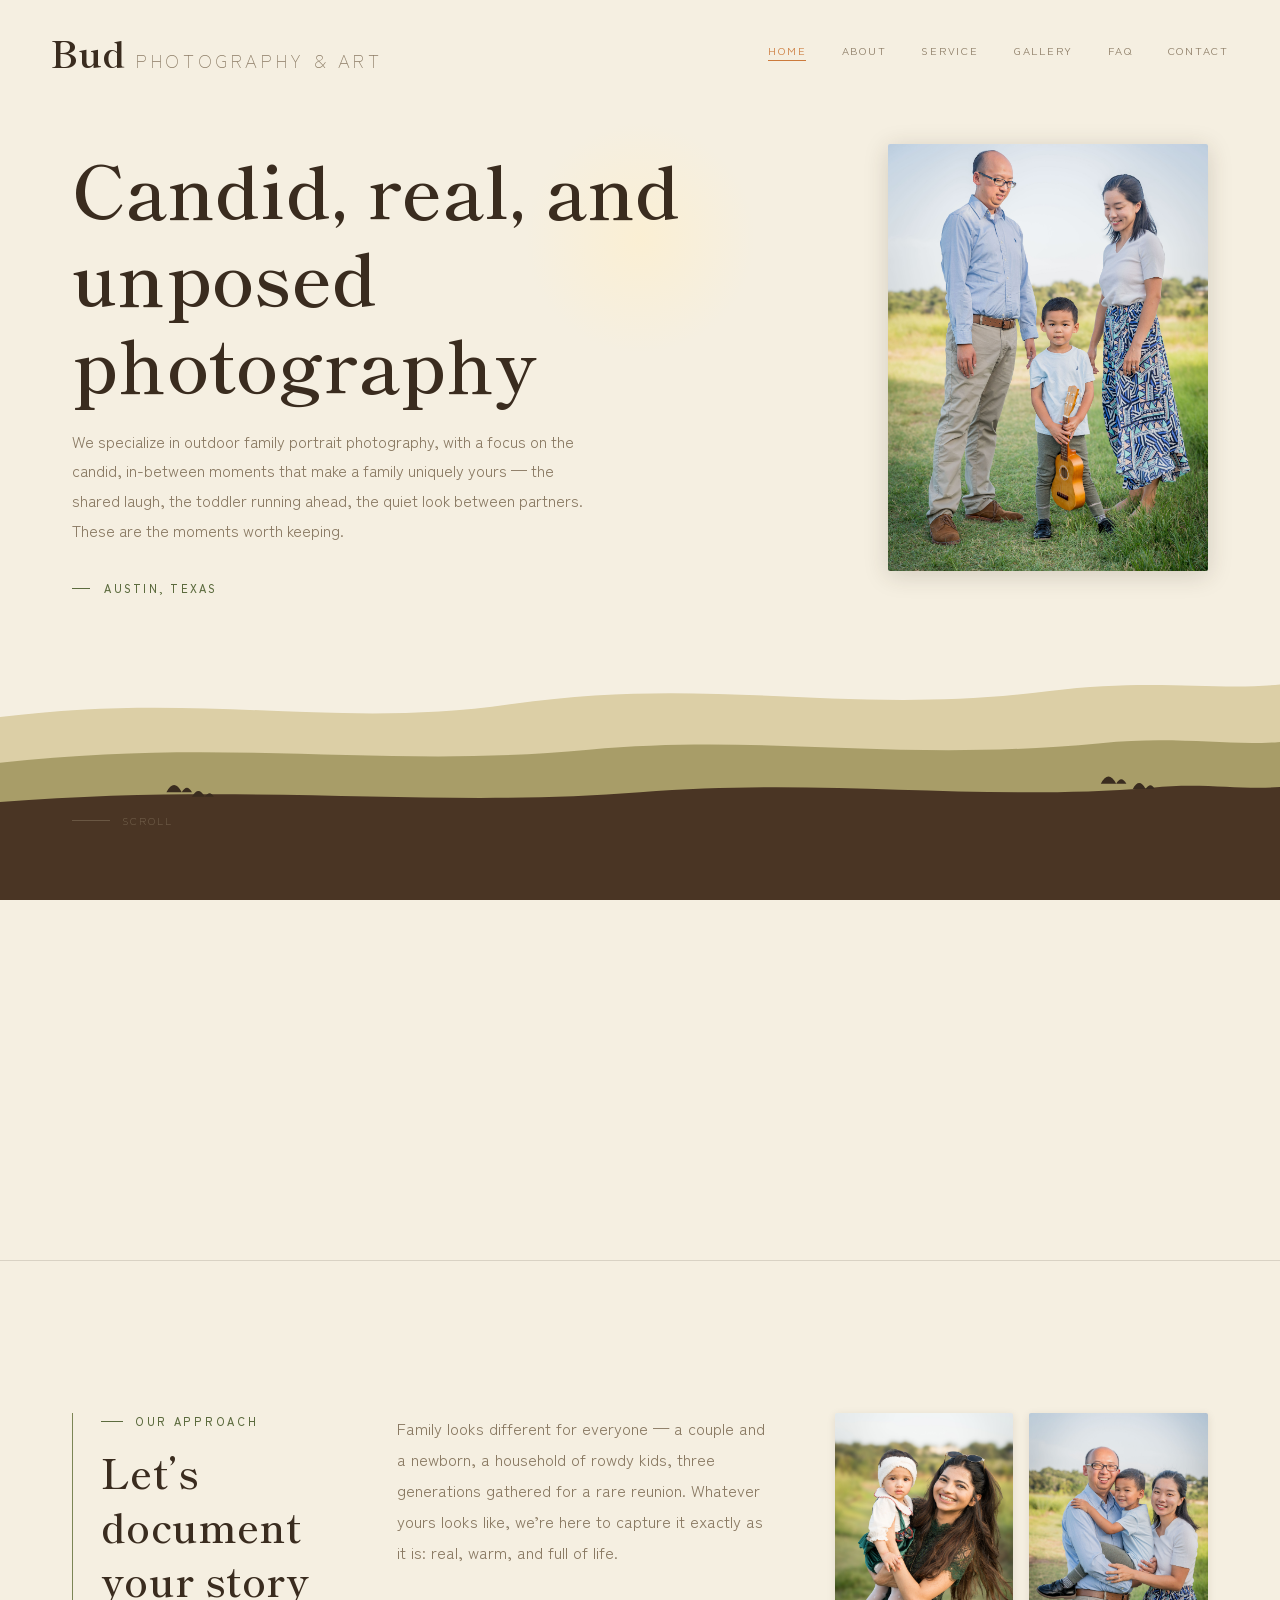
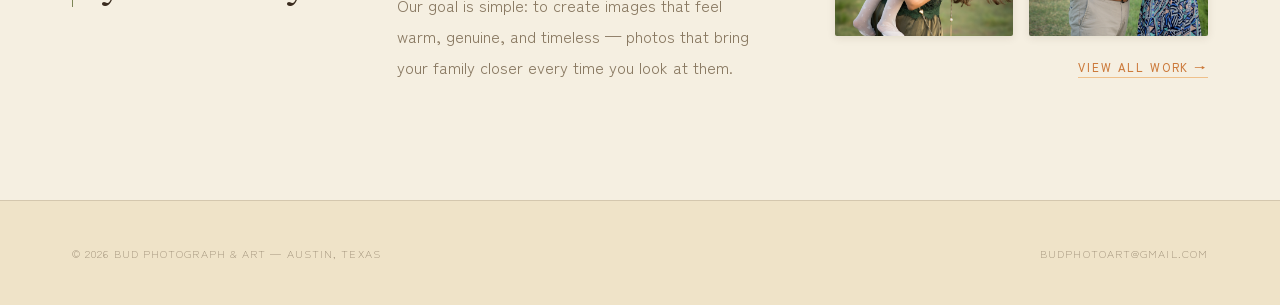
==== commit 901fadb3: "Add Home link and About page to nav; create about.html Co-Authored-By: Claude Sonnet 4.6 <noreply@an" ====
--- a/index.html
+++ b/index.html
@@ -291,6 +291,8 @@
   </button>
 
   <div class="nav-links" id="navLinks">
+    <a href="index.html" class="active">Home</a>
+    <a href="about.html">About</a>
     <a href="service.html">Service</a>
     <a href="gallery.html">Gallery</a>
     <a href="faq.html">FAQ</a>
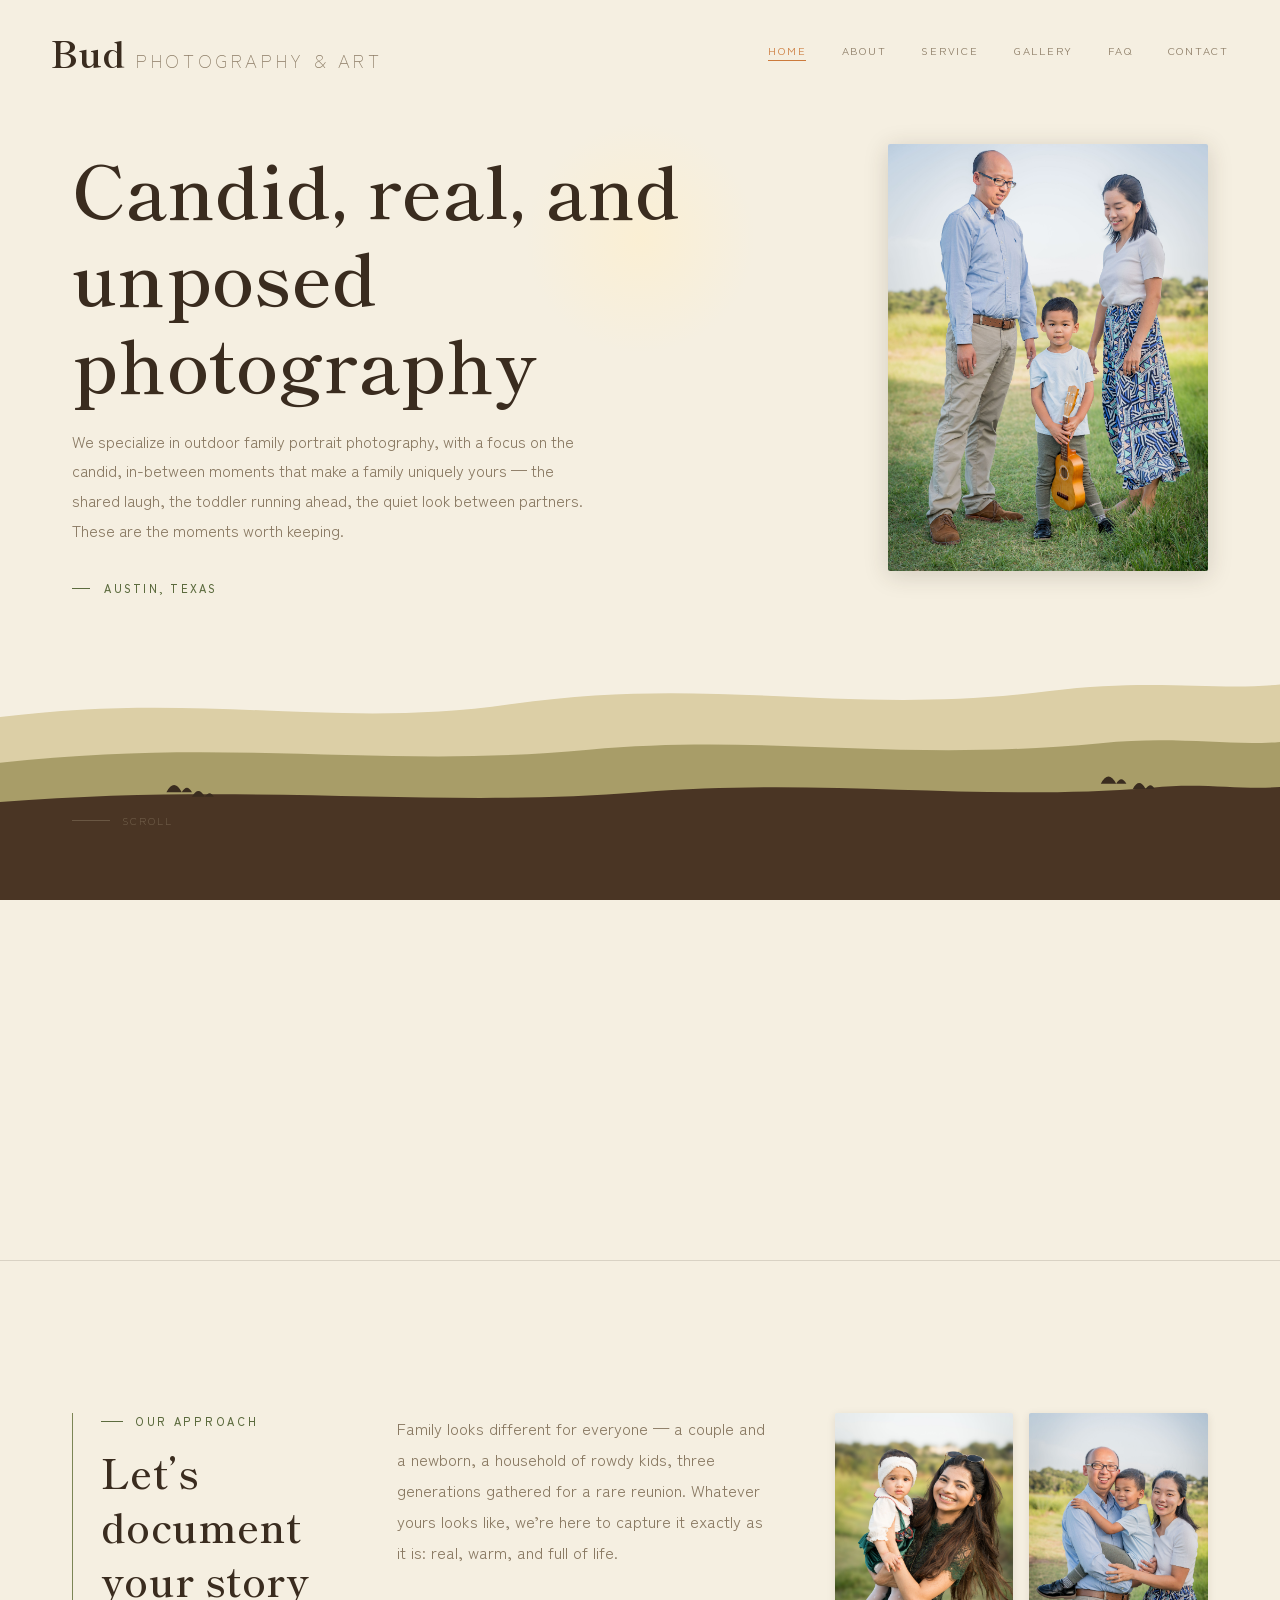
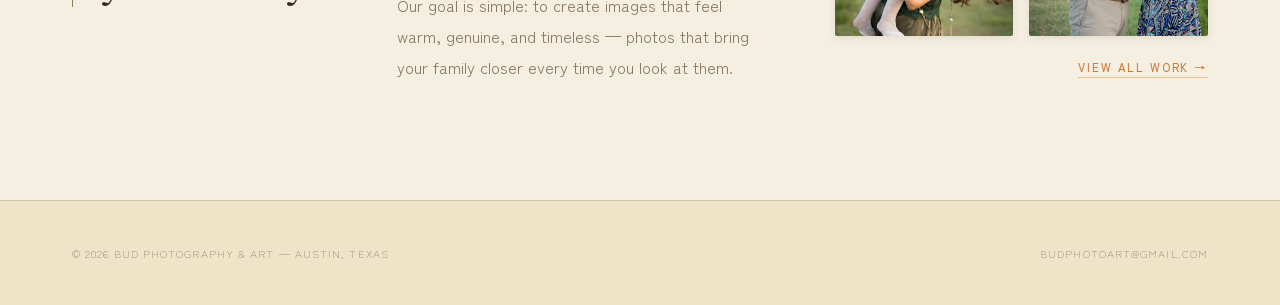
==== commit 4b95b417: "Fix Photography spelling across all pages (titles, nav, footer, body text) Co-Authored-By: Claude So" ====
--- a/index.html
+++ b/index.html
@@ -3,7 +3,9 @@
 <head>
 <meta charset="UTF-8">
 <meta name="viewport" content="width=device-width, initial-scale=1.0">
-<title>Bud Photography &amp; Art — Austin Family Golden Hour Photography</title>
+<title>Cedar Park Family Photographer | Bud Photography &amp; Art</title>
+<meta name="description" content="Outdoor family portrait sessions in Cedar Park and North Austin, TX. Golden hour photos, 20+ professionally edited images delivered in 2 weeks. Book at budphotoart.com.">
+<meta name="keywords" content="Cedar Park family photographer, North Austin portrait photographer, Austin outdoor family photos, Austin Chinese photographer, golden hour family photography Texas">
 <style>
 @import url('https://fonts.googleapis.com/css2?family=Shippori+Mincho:wght@500;600;700&family=Zen+Kaku+Gothic+New:wght@300;400;500&display=swap');
 
@@ -357,7 +359,7 @@
 </section>
 
 <footer>
-  <span>&copy; 2026 Bud Photograph &amp; Art — Austin, Texas</span>
+  <span>&copy; 2026 Bud Photography &amp; Art — Austin, Texas</span>
   <span><a href="mailto:Budphotoart@gmail.com">Budphotoart@gmail.com</a></span>
 </footer>
 
